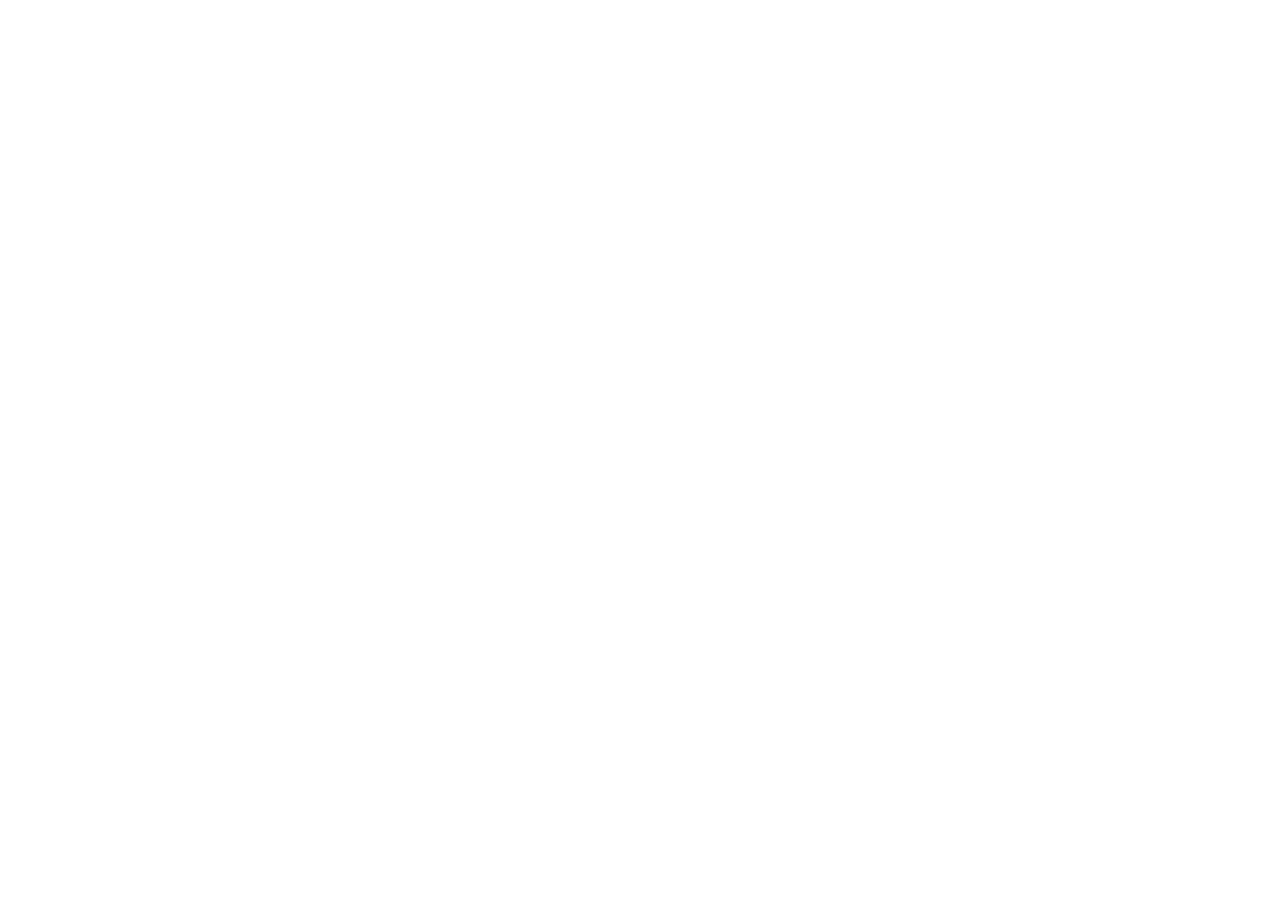
==== checkout-page-master/index.html @ 154382eb "added recipe-page" ====
<!DOCTYPE html>
<html lang="en">

<head>
  <meta charset="utf-8" />
  <meta name="viewport" content="width=device-width, initial-scale=1,
  maximum-scale=5" />
  <link rel="icon" href="devchallenges.png" />
  <link rel="shortcut icon" type="image/x-icon" href="https://devchallenges.io/" />
  <title>Checkout Page</title>
</head>

<body>
</body>

</html>
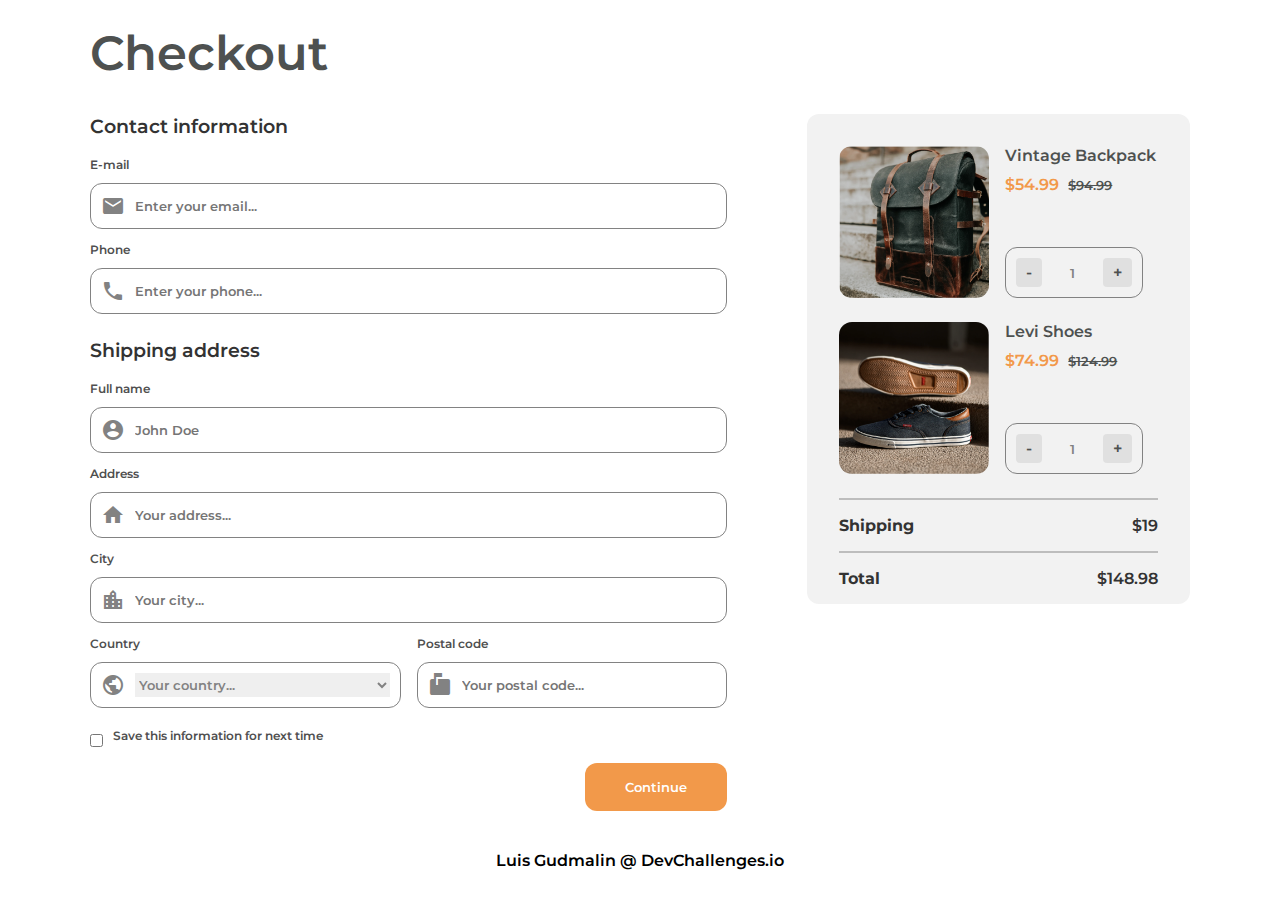
==== commit fbab5305: "added checkout-page" ====
--- a/checkout-page-master/index.html
+++ b/checkout-page-master/index.html
@@ -7,10 +7,124 @@
   maximum-scale=5" />
   <link rel="icon" href="devchallenges.png" />
   <link rel="shortcut icon" type="image/x-icon" href="https://devchallenges.io/" />
+  <link href="https://fonts.googleapis.com/icon?family=Material+Icons" rel="stylesheet">
+  <link rel="stylesheet" href="main.css">
   <title>Checkout Page</title>
 </head>
+<!-- <span class="material-icons"> add </span>
+    <span class="material-icons"> remove </span>-->
 
 <body>
+  <div class="container">
+    <h1>Checkout</h1>
+    <main class="checkout">
+      <form action="" class="checkout__form">
+        <div class="checkout__form-card">
+          <h2>Contact information</h2>
+          <label for="email">E-mail</label>
+          <div class="input-container">
+            <span class="material-icons"> mail </span>
+            <input type="email" name="email" id="email" placeholder="Enter your email...">
+          </div>
+          <label for="tel">Phone</label>
+          <div class="input-container">
+            <span class="material-icons"> call </span>
+            <input type="tel" name="tel" id="tel" placeholder="Enter your phone...">
+          </div>
+        </div>
+        <div class="checkout__form-card">
+          <h2>Shipping address</h2>
+          <label for="fname">Full name</label>
+          <div class="input-container">
+            <span class="material-icons"> account_circle </span>
+            <input type="text" name="fname" id="fname" placeholder="John Doe">
+          </div>
+          <label for="address">Address</label>
+          <div class="input-container">
+            <span class="material-icons"> home </span>
+            <input type="text" name="address" id="address" placeholder="Your address...">
+          </div>
+          <label for="city">City</label>
+          <div class="input-container">
+            <span class="material-icons"> location_city </span>
+            <input type="text" name="city" id="city" placeholder="Your city...">
+          </div>
+          <div class="input-container--two">
+            <div>
+              <label for="country">Country</label>
+              <div class="input-container">
+                <span class="material-icons"> public </span>
+                <select name="country" id="country">
+                  <option value="" disabled selected>Your country...</option>
+                  <option value="philippines">Philippines</option>
+                  <option value="korea">Korea</option>
+                  <option value="japan">Japan</option>
+                </select>
+              </div>
+            </div>
+            <div>
+              <label for="pcode">Postal code</label>
+              <div class="input-container">
+                <span class="material-icons"> markunread_mailbox </span>
+                <input type="text" pattern="[0-9]{4}" placeholder="Your postal code...">
+              </div>
+            </div>
+          </div>
+          <div class="save">
+            <input type="checkbox" name="save" id="save" value="save">
+            <label for="save">Save this information for next time</label>
+          </div>
+          <input type="submit" value="Continue">
+        </div>
+      </form>
+      <div class="checkout__img">
+        <div class="checkout__img-item">
+          <img src="photo1.png" alt="">
+          <div class="checkout__img-info">
+            <div>
+              <p>Vintage Backpack</p>
+              <span>&#36;54.99</span>
+              <span>&#36;94.99</span>
+            </div>
+            <div class="counter">
+              <div class="value-button" id="decrease" onclick="decreaseValue()" value="Decrease Value">-</div>
+              <input type="number" id="number" value="1" />
+              <div class="value-button" id="increase" onclick="increaseValue()" value="Increase Value">+</div>
+            </div>
+          </div>
+        </div>
+        <div class="checkout__img-item">
+          <img src="photo2.png" alt="">
+          <div class="checkout__img-info">
+            <div>
+              <p>Levi Shoes</p>
+              <span>&#36;74.99</span>
+              <span>&#36;124.99</span>
+            </div>
+            <div class="counter">
+              <div class="value-button" id="decrease" onclick="decreaseValue1()" value="Decrease Value">-</div>
+              <input type="number" id="number1" value="1" />
+              <div class="value-button" id="increase" onclick="increaseValue1()" value="Increase Value">+</div>
+            </div>
+          </div>
+        </div>
+        <hr>
+        <div class="shipping">
+          <h4>Shipping</h4>
+          <span>$19</span>
+        </div>
+        <hr>
+        <div class="total">
+          <h4>Total</h4>
+          <span>$148.98</span>
+        </div>
+      </div>
+    </main>
+  </div>
+  <div class="name">
+    <p>Luis Gudmalin @ DevChallenges.io</p>
+  </div>
+  <script src="main.js"></script>
 </body>
 
 </html>--- a/checkout-page-master/main.css
+++ b/checkout-page-master/main.css
@@ -0,0 +1,248 @@
+@import url("https://fonts.googleapis.com/css2?family=Montserrat:wght@400;600&display=swap");
+* {
+  padding: 0;
+  margin: 0;
+  -webkit-box-sizing: border-box;
+          box-sizing: border-box;
+}
+
+body {
+  font-family: 'Montserrat', sans-serif;
+  font-weight: 600;
+}
+
+.material-icons {
+  color: #828282;
+}
+
+input, select {
+  border: none;
+  width: 100%;
+  color: #828282;
+  font-family: 'Montserrat', sans-serif;
+  font-weight: 600;
+}
+
+input:focus, select:focus {
+  outline: none;
+}
+
+input[type='checkbox'] {
+  width: unset;
+}
+
+.container {
+  max-width: 1100px;
+  width: 95%;
+  margin: 1.5rem auto;
+}
+
+.container h1 {
+  color: #4E5150;
+  font-weight: 600;
+  margin-bottom: 2rem;
+  font-size: 3rem;
+}
+
+.checkout {
+  display: -webkit-box;
+  display: -ms-flexbox;
+  display: flex;
+  -webkit-box-pack: center;
+      -ms-flex-pack: center;
+          justify-content: center;
+  gap: 5rem;
+}
+
+.checkout__form {
+  -webkit-box-flex: 2;
+      -ms-flex: 2;
+          flex: 2;
+}
+
+.checkout__form-card {
+  margin-bottom: 1.5rem;
+}
+
+.checkout__form-card h2 {
+  color: #333333;
+  margin-bottom: 1rem;
+  font-size: 1.2rem;
+  font-weight: 600;
+}
+
+.checkout__form-card label {
+  color: #4F4F4F;
+  font-size: 12px;
+  margin-bottom: 10px;
+}
+
+.checkout__form-card .input-container {
+  border: 1px solid #828282;
+  border-radius: 12px;
+  padding: 10px;
+  display: -webkit-box;
+  display: -ms-flexbox;
+  display: flex;
+  margin: 10px 0;
+}
+
+.checkout__form-card .input-container span {
+  margin-right: 10px;
+}
+
+.checkout__form-card .input-container--two {
+  display: -webkit-box;
+  display: -ms-flexbox;
+  display: flex;
+  gap: 1rem;
+}
+
+.checkout__form-card .input-container--two div {
+  -webkit-box-flex: 1;
+      -ms-flex: 1;
+          flex: 1;
+}
+
+.checkout__form-card .save {
+  display: -webkit-box;
+  display: -ms-flexbox;
+  display: flex;
+  gap: 10px;
+  margin-top: 10px;
+}
+
+.checkout__form-card input[type='submit'] {
+  color: white;
+  background-color: #F2994A;
+  border-radius: 12px;
+  padding: 1rem 2.5rem;
+  width: unset;
+  margin-top: 10px;
+  float: right;
+}
+
+.checkout__img {
+  -webkit-box-flex: 1;
+      -ms-flex: 1;
+          flex: 1;
+  background: #F2F2F2;
+  border-radius: 12px;
+  padding: 2rem 2rem 0 2rem;
+  height: -webkit-fit-content;
+  height: -moz-fit-content;
+  height: fit-content;
+  color: #333333;
+  width: -webkit-fit-content;
+  width: -moz-fit-content;
+  width: fit-content;
+}
+
+.checkout__img-item {
+  display: -webkit-box;
+  display: -ms-flexbox;
+  display: flex;
+  gap: 1rem;
+  margin-bottom: 1.5rem;
+}
+
+.checkout__img-item img {
+  border-radius: 13px;
+  max-width: 150px;
+  width: 100%;
+}
+
+.checkout__img-info {
+  display: -webkit-box;
+  display: -ms-flexbox;
+  display: flex;
+  -webkit-box-orient: vertical;
+  -webkit-box-direction: normal;
+      -ms-flex-direction: column;
+          flex-direction: column;
+  -webkit-box-pack: justify;
+      -ms-flex-pack: justify;
+          justify-content: space-between;
+  color: #4E5150;
+}
+
+.checkout__img-info p {
+  margin-bottom: 10px;
+}
+
+.checkout__img-info span:first-of-type {
+  color: #F2994A;
+  margin-right: 5px;
+}
+
+.checkout__img-info span:last-of-type {
+  text-decoration: line-through;
+  font-size: smaller;
+}
+
+.checkout__img-info input[type=number]::-webkit-inner-spin-button,
+.checkout__img-info input[type=number]::-webkit-outer-spin-button {
+  -webkit-appearance: none;
+  margin: 0;
+}
+
+.checkout__img-info .counter {
+  display: -webkit-box;
+  display: -ms-flexbox;
+  display: flex;
+  -webkit-box-pack: center;
+      -ms-flex-pack: center;
+          justify-content: center;
+  text-align: center;
+  border: 1px solid #828282;
+  border-radius: 12px;
+  padding: 10px;
+  width: 90%;
+}
+
+.checkout__img-info .counter input[type=number] {
+  background-color: #F2F2F2;
+  text-align: center;
+}
+
+.checkout__img-info .counter .value-button {
+  background: #E0E0E0;
+  border-radius: 4px;
+  padding: 5px 10px;
+  -webkit-user-select: none;
+     -moz-user-select: none;
+      -ms-user-select: none;
+          user-select: none;
+}
+
+.checkout__img-info .counter .value-button:hover {
+  cursor: pointer;
+}
+
+.checkout__img hr {
+  border: 1px solid #BDBDBD;
+}
+
+.checkout__img .shipping, .checkout__img .total {
+  display: -webkit-box;
+  display: -ms-flexbox;
+  display: flex;
+  -webkit-box-pack: justify;
+      -ms-flex-pack: justify;
+          justify-content: space-between;
+  padding: 1rem 0;
+}
+
+@media (max-width: 1020px) {
+  .checkout {
+    -webkit-box-orient: vertical;
+    -webkit-box-direction: reverse;
+        -ms-flex-direction: column-reverse;
+            flex-direction: column-reverse;
+  }
+}
+
+.name p {
+  text-align: center;
+  padding: 1rem;
+}
